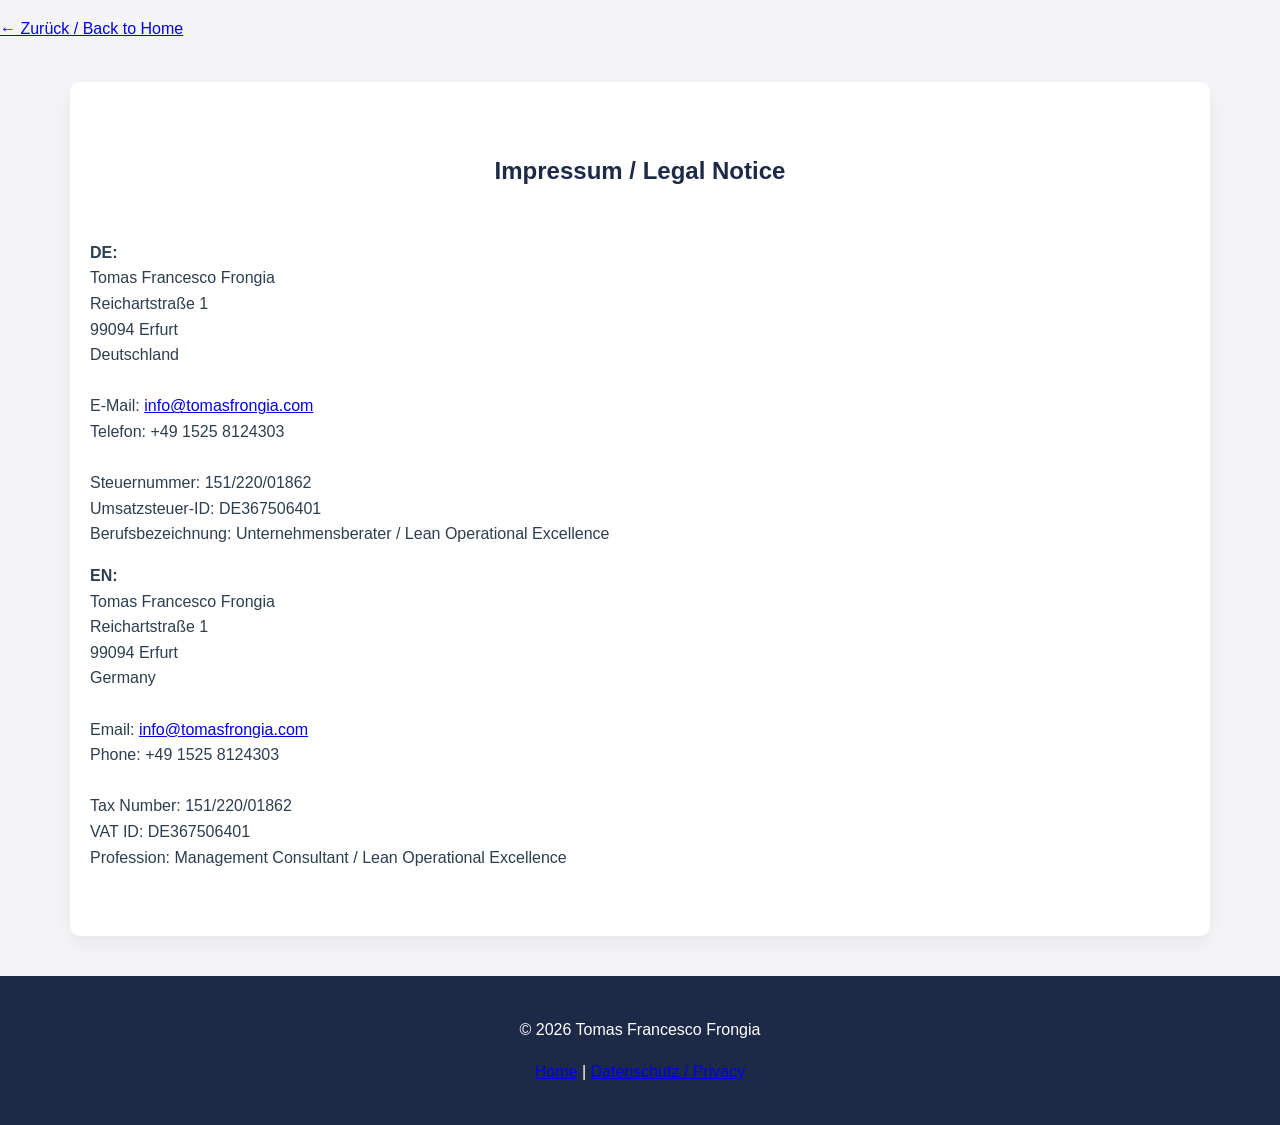
==== impressum.html @ 1aa1c33e "Aggiunto link back to home" ====
<!DOCTYPE html>
<html lang="de">
<head>
  <meta charset="UTF-8">
  <meta name="viewport" content="width=device-width, initial-scale=1.0">
  <title>Impressum | Tomas Francesco Frongia</title>
  <link rel="stylesheet" href="style.css">
</head>

<body>

<p><a href="index.html">← Zurück / Back to Home</a></p>

<section id="impressum">
  <h2>Impressum / Legal Notice</h2>
  
  <p><strong>DE:</strong><br>
  Tomas Francesco Frongia<br>
  Reichartstraße 1<br>
  99094 Erfurt<br>
  Deutschland<br><br>

  E-Mail: <a href="mailto:info@tomasfrongia.com">info@tomasfrongia.com</a><br>
  Telefon: +49 1525 8124303<br><br>
  Steuernummer: 151/220/01862<br>
  Umsatzsteuer-ID: DE367506401<br>

  Berufsbezeichnung: Unternehmensberater / Lean Operational Excellence<br>
  </p>

  <p><strong>EN:</strong><br>
  Tomas Francesco Frongia<br>
  Reichartstraße 1<br>
  99094 Erfurt<br>
  Germany<br><br>

  Email: <a href="mailto:info@tomasfrongia.com">info@tomasfrongia.com</a><br>
  Phone: +49 1525 8124303<br><br>
  Tax Number: 151/220/01862<br> 
  VAT ID: DE367506401<br>

  Profession: Management Consultant / Lean Operational Excellence<br>
  </p>
</section>

<footer>
  <p>© 2026 Tomas Francesco Frongia</p>
  <p>
    <a href="index.html">Home</a> | 
    <a href="privacy.html">Datenschutz / Privacy</a>
  </p>
</footer>

</body>
</html>
---- style.css ----
/* style.css - Stile professionale portfolio */
body {
  margin: 0;
  font-family: 'Roboto', sans-serif;
  color: #2c3e50;
  background: #f4f4f6;
  line-height: 1.6;
}

header {
  background: #1c2a48;
  color: #fff;
  padding: 80px 20px 50px 20px;
  text-align: center;
}

header h1 {
  font-family: 'Montserrat', sans-serif;
  font-size: 48px;
  margin:10px 0 5px 0;
}

header p {
  font-size: 20px;
  max-width: 800px;
  margin:5px auto 20px auto;
}

.btn {
  display:inline-block;
  margin-top:25px;
  padding:14px 28px;
  background:#00a8e8;
  color:white;
  text-decoration:none;
  border-radius:6px;
  font-weight:bold;
  transition:0.3s;
}

.btn:hover {
  background:#007bbf;
}

/* Riquadro rotondo per la foto */
.header-photo {
  width: 160px;
  height: 160px;
  border-radius: 50%;
  border: 4px solid #00a8e8;
  object-fit: cover;
  margin: 0 auto 20px auto;
  display: block;
}

section {
  max-width:1100px;
  margin:40px auto;
  padding:50px 20px;
  background:white;
  border-radius:10px;
  box-shadow:0 8px 20px rgba(0,0,0,0.05);
}

h2 {
  text-align:center;
  margin-bottom:50px;
  font-family: 'Montserrat', sans-serif;
  color:#1c2a48;
}

.grid {
  display:grid;
  grid-template-columns:repeat(auto-fit, minmax(280px, 1fr));
  gap:25px;
}

.card {
  background:#fdfdfd;
  padding:25px;
  border-radius:10px;
  border:1px solid #e0e0e0;
  transition:0.3s;
}

.card:hover {
  transform: translateY(-5px);
  box-shadow:0 10px 25px rgba(0,0,0,0.08);
}

.card img {
  width:100%;
  border-radius:8px;
  margin-bottom:15px;
}

footer {
  background:#1c2a48;
  color:white;
  text-align:center;
  padding:25px;
  margin-top:40px;
}

blockquote {
  font-style:italic;
  color:#555;
  border-left:5px solid #00a8e8;
  padding-left:15px;
  margin:20px 0;
  background:#f0f8ff;
  border-radius:6px;
}

/* Lingue */
.lang-toggle {
  text-align:center;
  margin-bottom:20px;
}

.lang-toggle button {
  margin:0 10px;
  padding:8px 16px;
  border:none;
  border-radius:5px;
  cursor:pointer;
  font-weight:bold;
}

.lang-toggle button.active {
  background:#00a8e8;
  color:white;
}

.lang {
  display:none;
}

.lang.active {
  display:block;
}
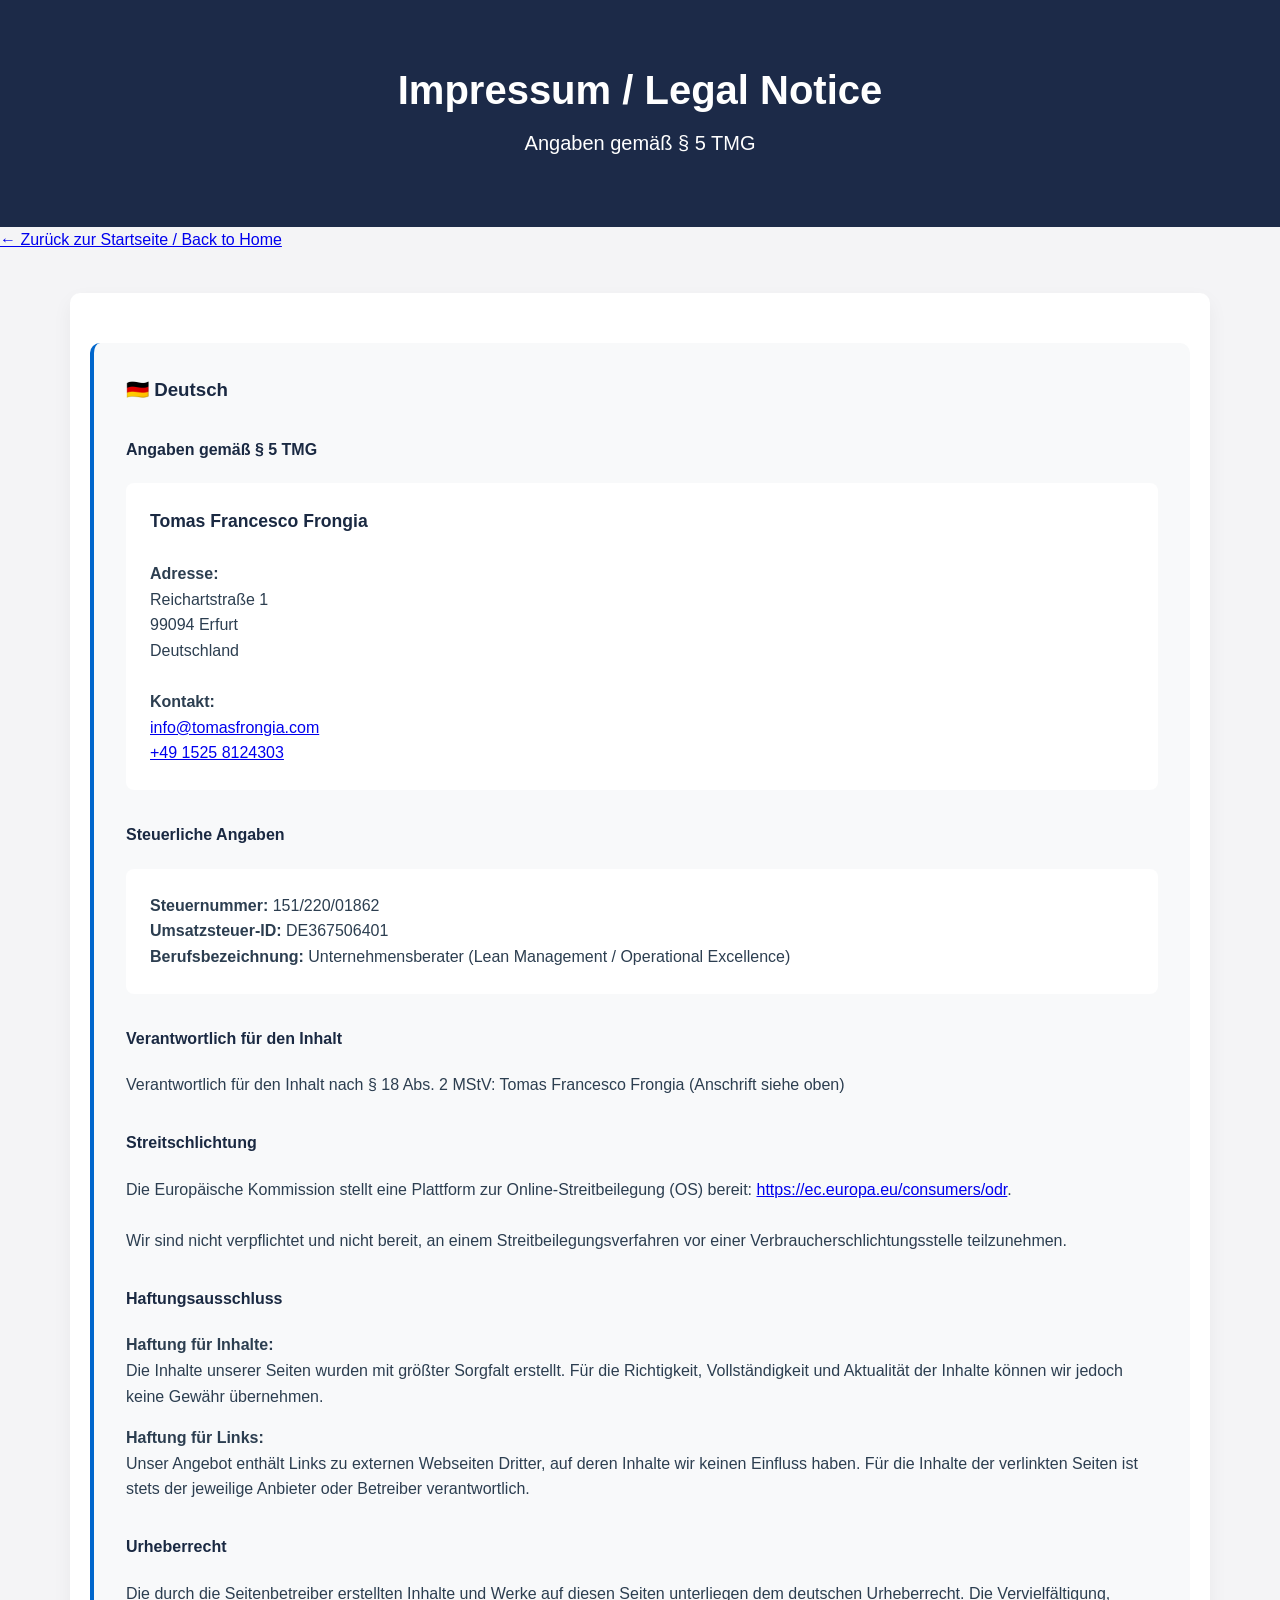
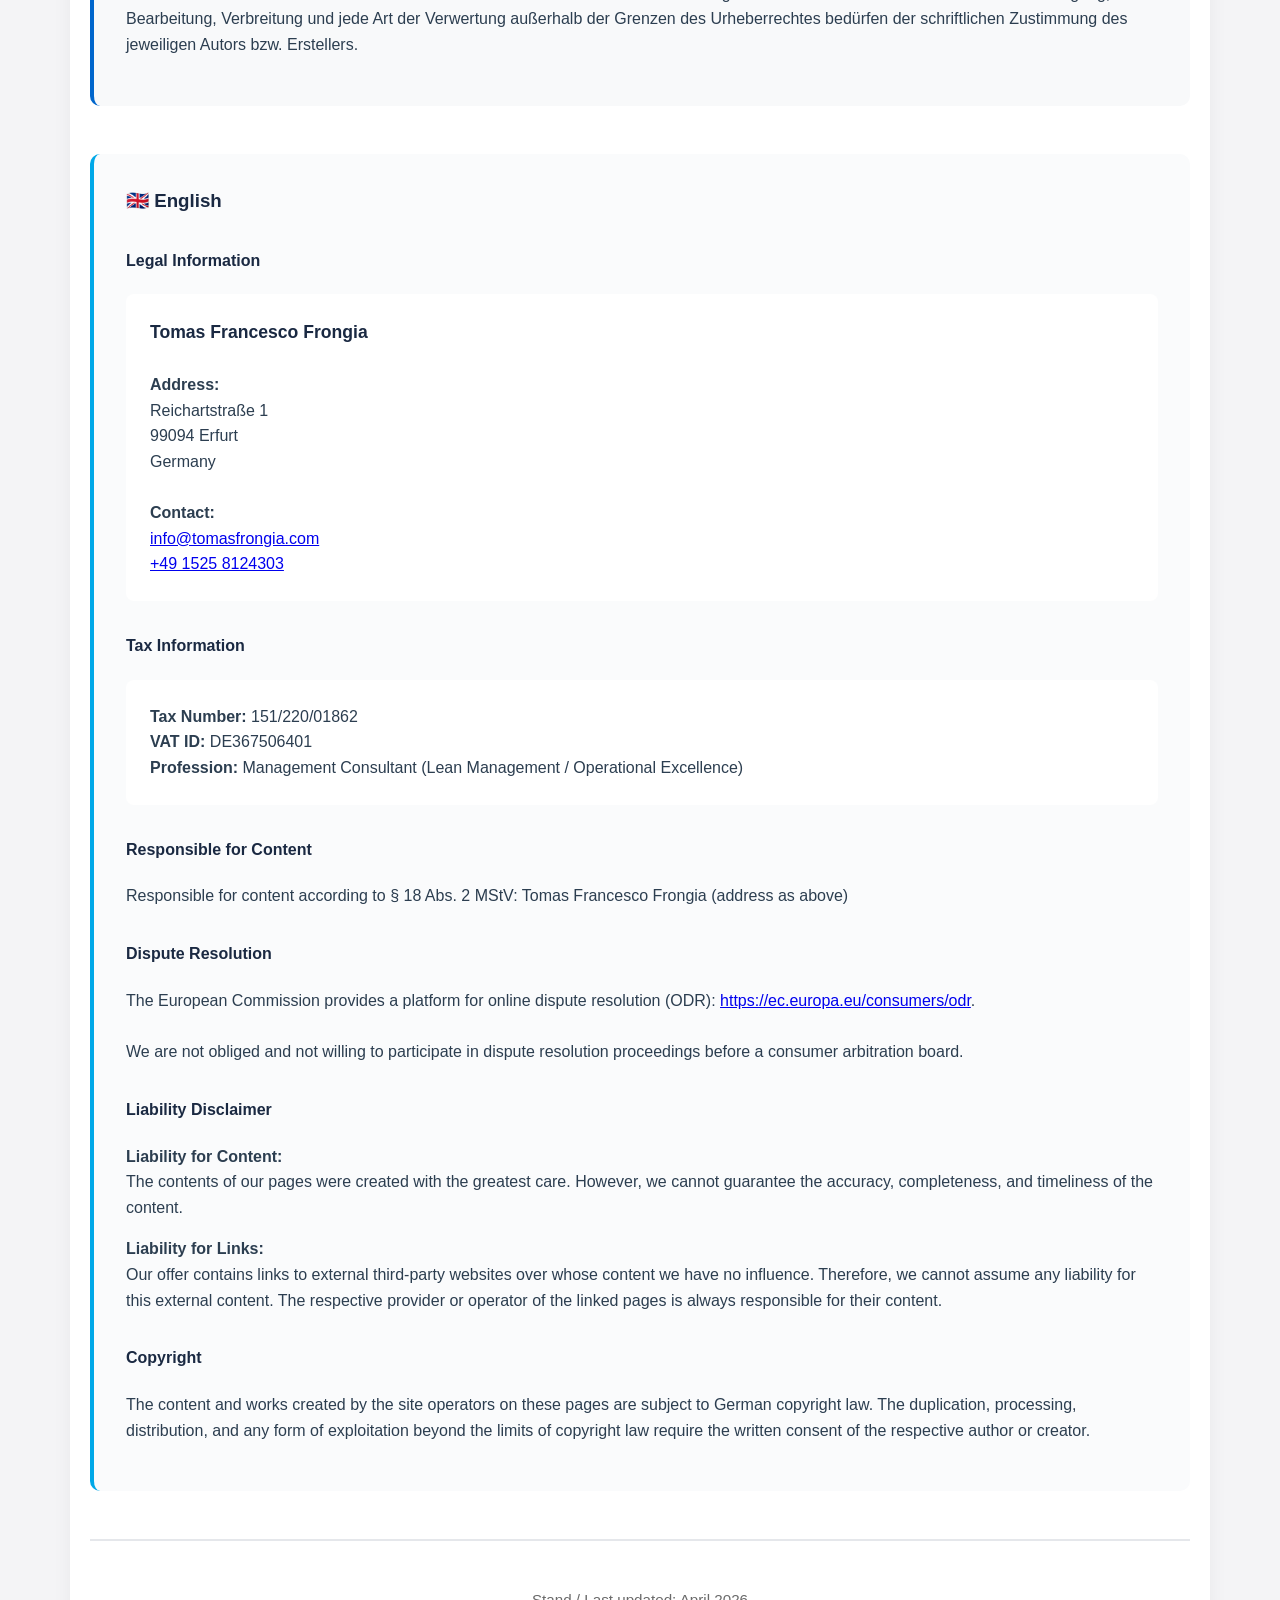
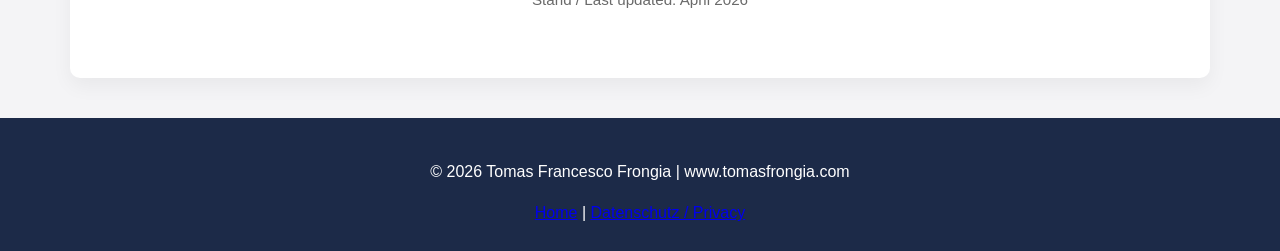
==== commit b0de807e: "Revise impressum.html with updated title and content Updated the title and structured the impressum " ====
--- a/impressum.html
+++ b/impressum.html
@@ -3,53 +3,126 @@
 <head>
   <meta charset="UTF-8">
   <meta name="viewport" content="width=device-width, initial-scale=1.0">
-  <title>Impressum | Tomas Francesco Frongia</title>
+  <title>Impressum / Legal Notice | Tomas Francesco Frongia</title>
   <link rel="stylesheet" href="style.css">
 </head>
-
 <body>
 
-<p><a href="index.html">← Zurück / Back to Home</a></p>
+<header style="padding: 3rem 1.5rem;">
+  <div class="header-content">
+    <h1 style="font-size: 2.5rem;">Impressum / Legal Notice</h1>
+    <p class="subtitle">Angaben gemäß § 5 TMG</p>
+  </div>
+</header>
+
+<a href="index.html" class="back-link">← Zurück zur Startseite / Back to Home</a>
 
 <section id="impressum">
-  <h2>Impressum / Legal Notice</h2>
-  
-  <p><strong>DE:</strong><br>
-  Tomas Francesco Frongia<br>
-  Reichartstraße 1<br>
-  99094 Erfurt<br>
-  Deutschland<br><br>
+  <div class="container">
 
-  E-Mail: <a href="mailto:info@tomasfrongia.com">info@tomasfrongia.com</a><br>
-  Telefon: +49 1525 8124303<br><br>
-  Steuernummer: 151/220/01862<br>
-  Umsatzsteuer-ID: DE367506401<br>
+    <div style="background: #f8f9fa; padding: 2rem; border-radius: 10px; margin-bottom: 3rem; border-left: 4px solid #0066cc;">
+      <h3 style="margin-top: 0; color: #1a2942;">🇩🇪 Deutsch</h3>
 
-  Berufsbezeichnung: Unternehmensberater / Lean Operational Excellence<br>
-  </p>
+      <h4 style="color: #1a2942; margin-top: 2rem;">Angaben gemäß § 5 TMG</h4>
+      <div style="background: white; padding: 1.5rem; border-radius: 8px; margin-top: 1rem;">
+        <strong style="font-size: 1.1rem; color: #1a2942;">Tomas Francesco Frongia</strong><br><br>
+        <strong>Adresse:</strong><br>
+        Reichartstraße 1<br>
+        99094 Erfurt<br>
+        Deutschland<br><br>
+        <strong>Kontakt:</strong><br>
+        <a href="mailto:info@tomasfrongia.com">info@tomasfrongia.com</a><br>
+        <a href="tel:+4915258124303">+49 1525 8124303</a>
+      </div>
 
-  <p><strong>EN:</strong><br>
-  Tomas Francesco Frongia<br>
-  Reichartstraße 1<br>
-  99094 Erfurt<br>
-  Germany<br><br>
+      <h4 style="color: #1a2942; margin-top: 2rem;">Steuerliche Angaben</h4>
+      <div style="background: white; padding: 1.5rem; border-radius: 8px; margin-top: 1rem;">
+        <strong>Steuernummer:</strong> 151/220/01862<br>
+        <strong>Umsatzsteuer-ID:</strong> DE367506401<br>
+        <strong>Berufsbezeichnung:</strong> Unternehmensberater (Lean Management / Operational Excellence)
+      </div>
 
-  Email: <a href="mailto:info@tomasfrongia.com">info@tomasfrongia.com</a><br>
-  Phone: +49 1525 8124303<br><br>
-  Tax Number: 151/220/01862<br> 
-  VAT ID: DE367506401<br>
+      <h4 style="color: #1a2942; margin-top: 2rem;">Verantwortlich für den Inhalt</h4>
+      <p>Verantwortlich für den Inhalt nach § 18 Abs. 2 MStV: Tomas Francesco Frongia (Anschrift siehe oben)</p>
 
-  Profession: Management Consultant / Lean Operational Excellence<br>
-  </p>
+      <h4 style="color: #1a2942; margin-top: 2rem;">Streitschlichtung</h4>
+      <p>
+        Die Europäische Kommission stellt eine Plattform zur Online-Streitbeilegung (OS) bereit:
+        <a href="https://ec.europa.eu/consumers/odr" target="_blank">https://ec.europa.eu/consumers/odr</a>.<br><br>
+        Wir sind nicht verpflichtet und nicht bereit, an einem Streitbeilegungsverfahren vor einer Verbraucherschlichtungsstelle teilzunehmen.
+      </p>
+
+      <h4 style="color: #1a2942; margin-top: 2rem;">Haftungsausschluss</h4>
+      <p><strong>Haftung für Inhalte:</strong><br>
+      Die Inhalte unserer Seiten wurden mit größter Sorgfalt erstellt. Für die Richtigkeit, Vollständigkeit und Aktualität der Inhalte können wir jedoch keine Gewähr übernehmen.</p>
+
+      <p><strong>Haftung für Links:</strong><br>
+      Unser Angebot enthält Links zu externen Webseiten Dritter, auf deren Inhalte wir keinen Einfluss haben. Für die Inhalte der verlinkten Seiten ist stets der jeweilige Anbieter oder Betreiber verantwortlich.</p>
+
+      <h4 style="color: #1a2942; margin-top: 2rem;">Urheberrecht</h4>
+      <p>Die durch die Seitenbetreiber erstellten Inhalte und Werke auf diesen Seiten unterliegen dem deutschen Urheberrecht. Die Vervielfältigung, Bearbeitung, Verbreitung und jede Art der Verwertung außerhalb der Grenzen des Urheberrechtes bedürfen der schriftlichen Zustimmung des jeweiligen Autors bzw. Erstellers.</p>
+    </div>
+
+    <div style="background: #fafbfc; padding: 2rem; border-radius: 10px; border-left: 4px solid #00a8e8;">
+      <h3 style="margin-top: 0; color: #1a2942;">🇬🇧 English</h3>
+
+      <h4 style="color: #1a2942; margin-top: 2rem;">Legal Information</h4>
+      <div style="background: white; padding: 1.5rem; border-radius: 8px; margin-top: 1rem;">
+        <strong style="font-size: 1.1rem; color: #1a2942;">Tomas Francesco Frongia</strong><br><br>
+        <strong>Address:</strong><br>
+        Reichartstraße 1<br>
+        99094 Erfurt<br>
+        Germany<br><br>
+        <strong>Contact:</strong><br>
+        <a href="mailto:info@tomasfrongia.com">info@tomasfrongia.com</a><br>
+        <a href="tel:+4915258124303">+49 1525 8124303</a>
+      </div>
+
+      <h4 style="color: #1a2942; margin-top: 2rem;">Tax Information</h4>
+      <div style="background: white; padding: 1.5rem; border-radius: 8px; margin-top: 1rem;">
+        <strong>Tax Number:</strong> 151/220/01862<br>
+        <strong>VAT ID:</strong> DE367506401<br>
+        <strong>Profession:</strong> Management Consultant (Lean Management / Operational Excellence)
+      </div>
+
+      <h4 style="color: #1a2942; margin-top: 2rem;">Responsible for Content</h4>
+      <p>Responsible for content according to § 18 Abs. 2 MStV: Tomas Francesco Frongia (address as above)</p>
+
+      <h4 style="color: #1a2942; margin-top: 2rem;">Dispute Resolution</h4>
+      <p>
+        The European Commission provides a platform for online dispute resolution (ODR):
+        <a href="https://ec.europa.eu/consumers/odr" target="_blank">https://ec.europa.eu/consumers/odr</a>.<br><br>
+        We are not obliged and not willing to participate in dispute resolution proceedings before a consumer arbitration board.
+      </p>
+
+      <h4 style="color: #1a2942; margin-top: 2rem;">Liability Disclaimer</h4>
+      <p><strong>Liability for Content:</strong><br>
+      The contents of our pages were created with the greatest care. However, we cannot guarantee the accuracy, completeness, and timeliness of the content.</p>
+
+      <p><strong>Liability for Links:</strong><br>
+      Our offer contains links to external third-party websites over whose content we have no influence. Therefore, we cannot assume any liability for this external content. The respective provider or operator of the linked pages is always responsible for their content.</p>
+
+      <h4 style="color: #1a2942; margin-top: 2rem;">Copyright</h4>
+      <p>The content and works created by the site operators on these pages are subject to German copyright law. The duplication, processing, distribution, and any form of exploitation beyond the limits of copyright law require the written consent of the respective author or creator.</p>
+    </div>
+
+    <div style="text-align: center; margin-top: 3rem; padding-top: 2rem; border-top: 2px solid #e5e7eb;">
+      <p style="color: #6a6a6a; font-size: 0.95rem;">Stand / Last updated: April 2026</p>
+    </div>
+
+  </div>
 </section>
 
 <footer>
-  <p>© 2026 Tomas Francesco Frongia</p>
-  <p>
-    <a href="index.html">Home</a> | 
-    <a href="privacy.html">Datenschutz / Privacy</a>
-  </p>
+  <div class="footer-content">
+    <p class="footer-copyright">© 2026 Tomas Francesco Frongia | www.tomasfrongia.com</p>
+    <nav class="footer-nav">
+      <a href="index.html">Home</a>
+      <span class="separator">|</span>
+      <a href="privacy.html">Datenschutz / Privacy</a>
+    </nav>
+  </div>
 </footer>
 
 </body>
-</html>+</html>
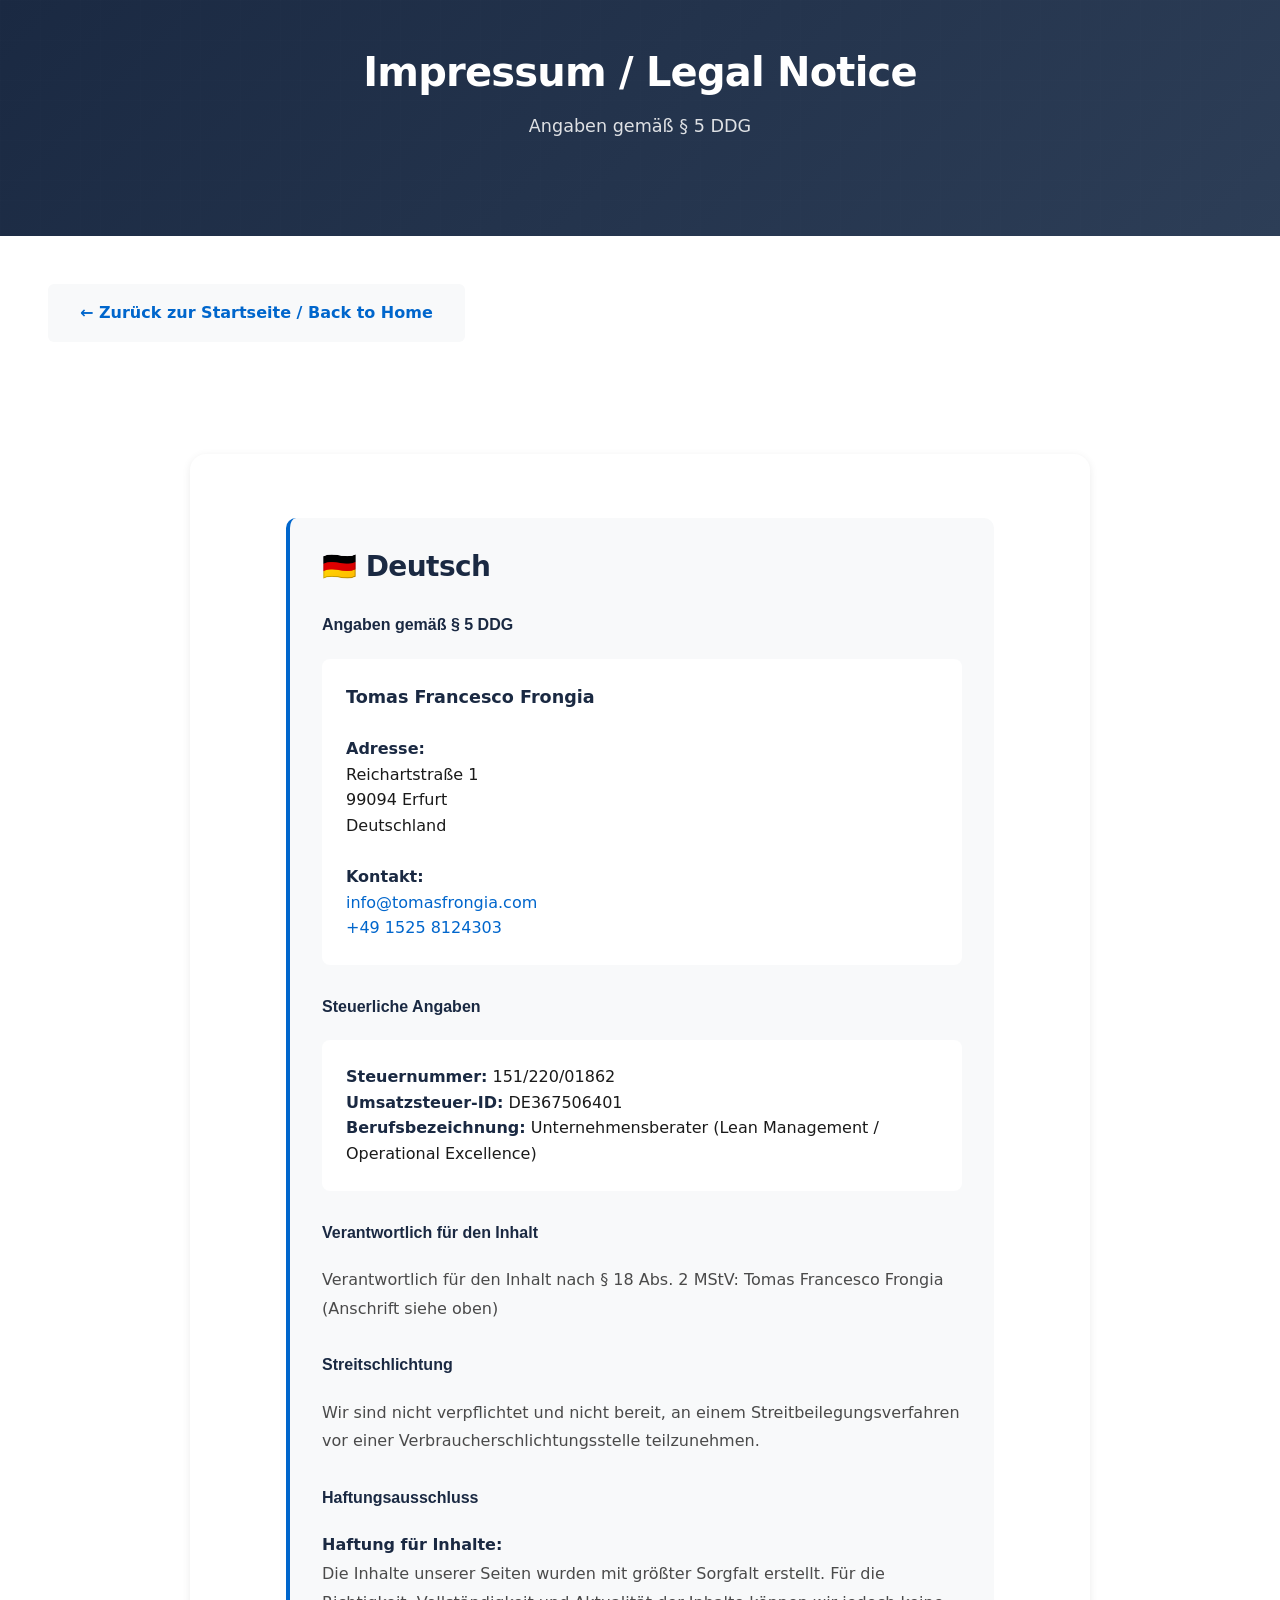
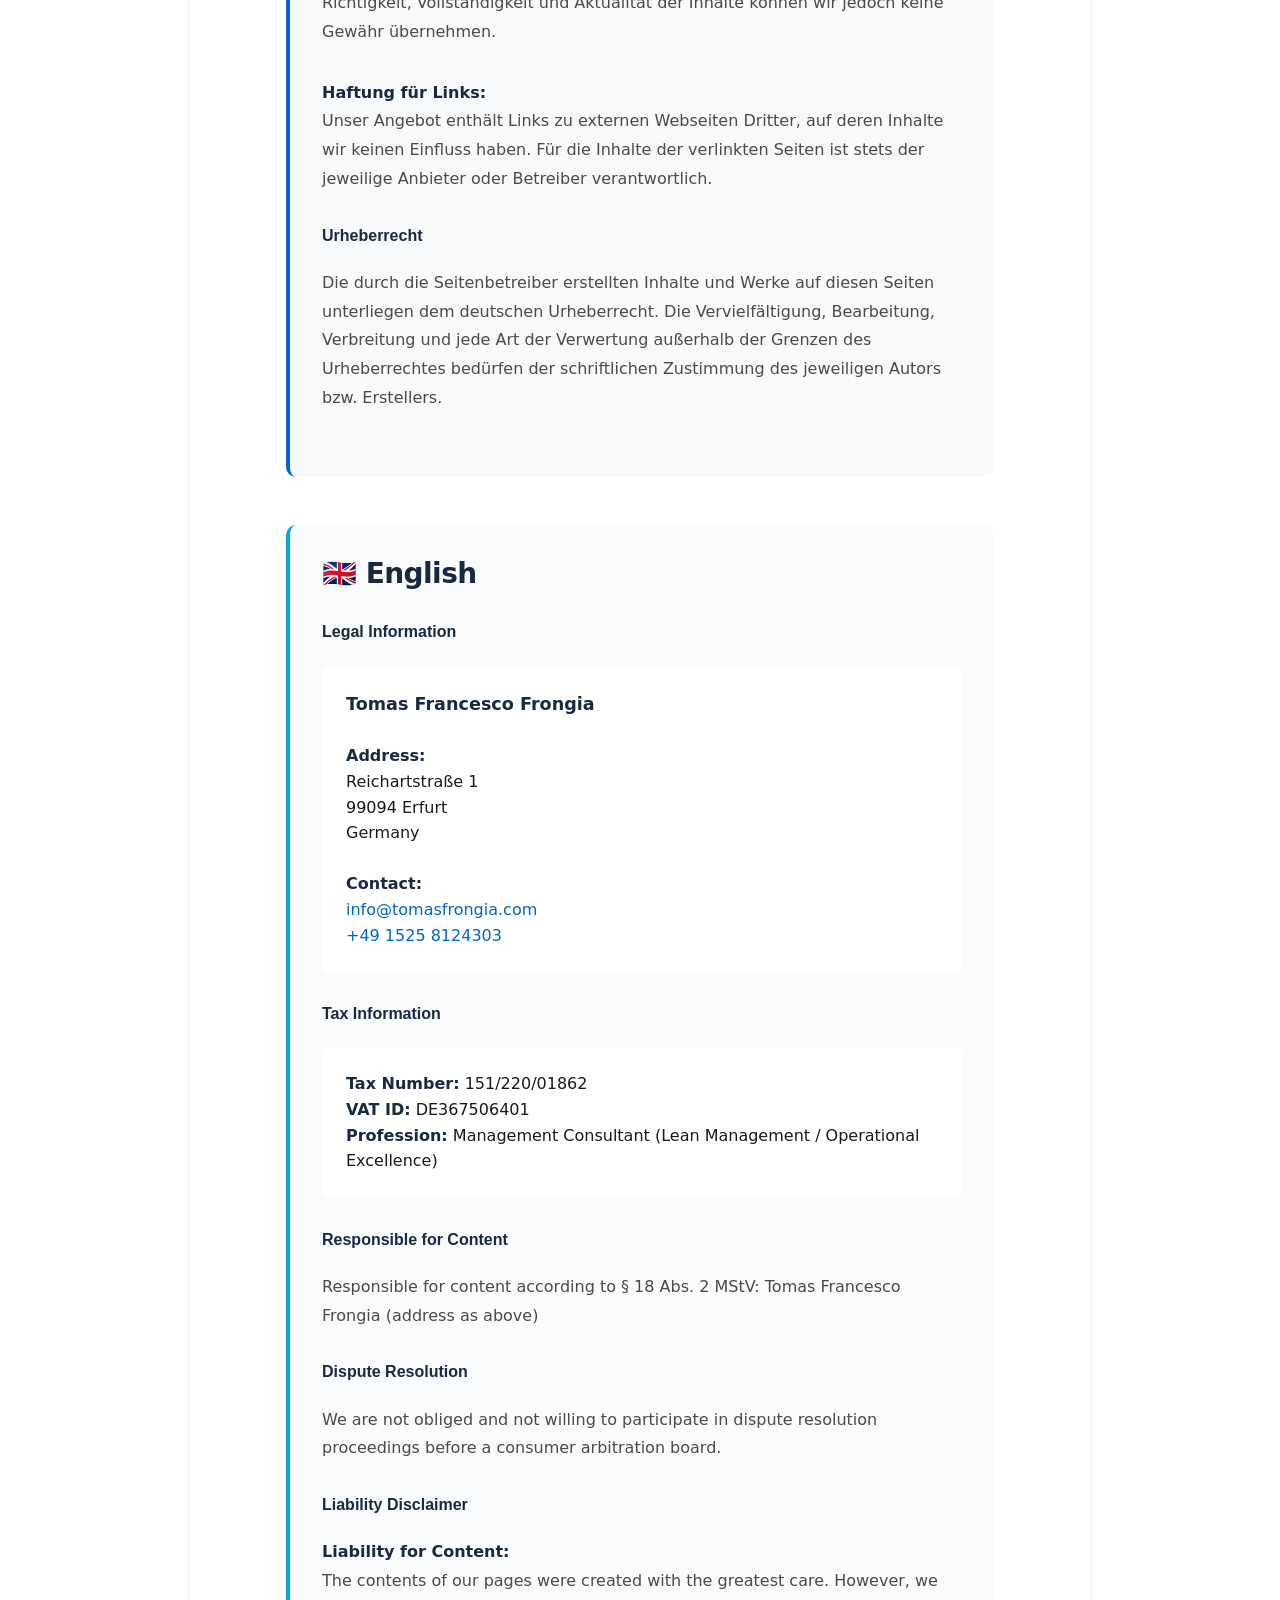
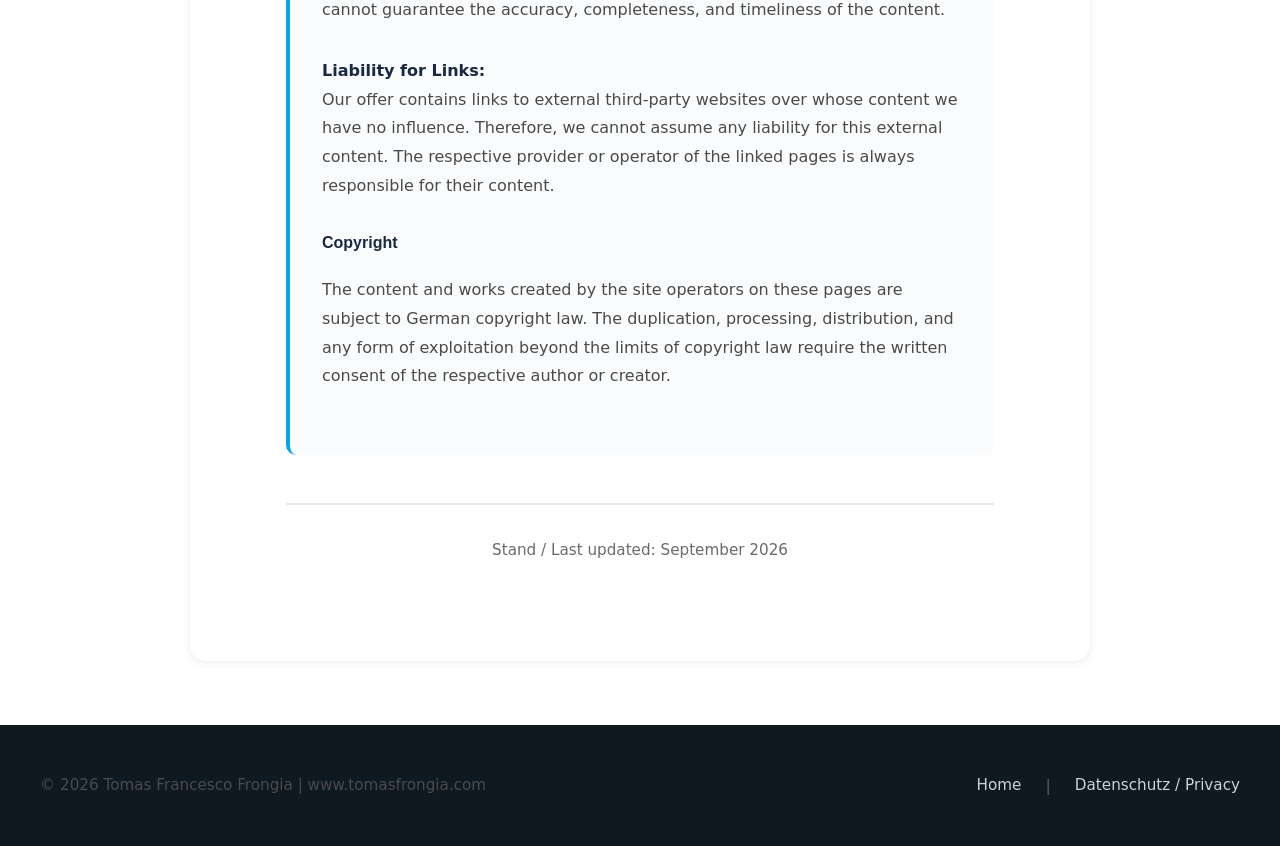
==== commit ea89a06f: "Update legal references and last updated date" ====
--- a/impressum.html
+++ b/impressum.html
@@ -11,7 +11,7 @@
 <header style="padding: 3rem 1.5rem;">
   <div class="header-content">
     <h1 style="font-size: 2.5rem;">Impressum / Legal Notice</h1>
-    <p class="subtitle">Angaben gemäß § 5 TMG</p>
+    <p class="subtitle">Angaben gemäß § 5 DDG</p>
   </div>
 </header>
 
@@ -23,7 +23,7 @@
     <div style="background: #f8f9fa; padding: 2rem; border-radius: 10px; margin-bottom: 3rem; border-left: 4px solid #0066cc;">
       <h3 style="margin-top: 0; color: #1a2942;">🇩🇪 Deutsch</h3>
 
-      <h4 style="color: #1a2942; margin-top: 2rem;">Angaben gemäß § 5 TMG</h4>
+      <h4 style="color: #1a2942; margin-top: 2rem;">Angaben gemäß § 5 DDG</h4>
       <div style="background: white; padding: 1.5rem; border-radius: 8px; margin-top: 1rem;">
         <strong style="font-size: 1.1rem; color: #1a2942;">Tomas Francesco Frongia</strong><br><br>
         <strong>Adresse:</strong><br>
@@ -47,8 +47,6 @@
 
       <h4 style="color: #1a2942; margin-top: 2rem;">Streitschlichtung</h4>
       <p>
-        Die Europäische Kommission stellt eine Plattform zur Online-Streitbeilegung (OS) bereit:
-        <a href="https://ec.europa.eu/consumers/odr" target="_blank">https://ec.europa.eu/consumers/odr</a>.<br><br>
         Wir sind nicht verpflichtet und nicht bereit, an einem Streitbeilegungsverfahren vor einer Verbraucherschlichtungsstelle teilzunehmen.
       </p>
 
@@ -90,8 +88,6 @@
 
       <h4 style="color: #1a2942; margin-top: 2rem;">Dispute Resolution</h4>
       <p>
-        The European Commission provides a platform for online dispute resolution (ODR):
-        <a href="https://ec.europa.eu/consumers/odr" target="_blank">https://ec.europa.eu/consumers/odr</a>.<br><br>
         We are not obliged and not willing to participate in dispute resolution proceedings before a consumer arbitration board.
       </p>
 
@@ -107,7 +103,7 @@
     </div>
 
     <div style="text-align: center; margin-top: 3rem; padding-top: 2rem; border-top: 2px solid #e5e7eb;">
-      <p style="color: #6a6a6a; font-size: 0.95rem;">Stand / Last updated: April 2026</p>
+      <p style="color: #6a6a6a; font-size: 0.95rem;">Stand / Last updated: September 2026</p>
     </div>
 
   </div>
--- a/style.css
+++ b/style.css
@@ -1,141 +1,938 @@
-/* style.css - Stile professionale portfolio */
+/* ===================================
+   TOMAS FRONGIA - PROFESSIONAL PORTFOLIO
+   Modern, Clean, Professional Design
+   =================================== */
+
+/* === CSS RESET & BASE === */
+* {
+  margin: 0;
+  padding: 0;
+  box-sizing: border-box;
+}
+
+:root {
+  /* Color Palette */
+  --primary-color: #0066cc;
+  --primary-dark: #004999;
+  --primary-light: #3385db;
+  --secondary-color: #1a2942;
+  --secondary-light: #2d3e57;
+  --accent-color: #00a8e8;
+  --text-dark: #1a1a1a;
+  --text-medium: #4a4a4a;
+  --text-light: #6a6a6a;
+  --bg-white: #ffffff;
+  --bg-light: #f8f9fa;
+  --bg-lighter: #fafbfc;
+  --border-color: #e5e7eb;
+  --shadow-sm: 0 2px 8px rgba(0, 0, 0, 0.08);
+  --shadow-md: 0 4px 16px rgba(0, 0, 0, 0.1);
+  --shadow-lg: 0 8px 24px rgba(0, 0, 0, 0.12);
+  
+  /* Typography */
+  --font-primary: 'Inter', -apple-system, BlinkMacSystemFont, 'Segoe UI', sans-serif;
+  --font-heading: 'Poppins', sans-serif;
+  
+  /* Spacing */
+  --spacing-xs: 0.5rem;
+  --spacing-sm: 1rem;
+  --spacing-md: 1.5rem;
+  --spacing-lg: 2rem;
+  --spacing-xl: 3rem;
+  --spacing-2xl: 4rem;
+  --spacing-3xl: 6rem;
+  
+  /* Border Radius */
+  --radius-sm: 6px;
+  --radius-md: 10px;
+  --radius-lg: 16px;
+  --radius-full: 9999px;
+  
+  /* Transitions */
+  --transition-fast: 0.2s ease;
+  --transition-base: 0.3s ease;
+  --transition-slow: 0.4s ease;
+}
+
+/* === TYPOGRAPHY === */
 body {
+  font-family: var(--font-primary);
+  color: var(--text-dark);
+  background: var(--bg-white);
+  line-height: 1.7;
+  font-size: 16px;
+  -webkit-font-smoothing: antialiased;
+  -moz-osx-font-smoothing: grayscale;
+}
+
+h1, h2, h3, h4, h5, h6 {
+  font-family: var(--font-heading);
+  font-weight: 700;
+  line-height: 1.2;
+  color: var(--text-dark);
+  margin-bottom: var(--spacing-md);
+}
+
+h1 {
+  font-size: clamp(2rem, 5vw, 3.5rem);
+}
+
+h2 {
+  font-size: clamp(1.75rem, 4vw, 2.5rem);
+}
+
+h3 {
+  font-size: clamp(1.25rem, 3vw, 1.75rem);
+}
+
+p {
+  margin-bottom: var(--spacing-md);
+  color: var(--text-medium);
+}
+
+a {
+  color: var(--primary-color);
+  text-decoration: none;
+  transition: color var(--transition-fast);
+}
+
+a:hover {
+  color: var(--primary-dark);
+}
+
+/* === LAYOUT === */
+.container {
+  max-width: 1200px;
+  margin: 0 auto;
+  padding: 0 var(--spacing-lg);
+}
+
+section {
+  padding: var(--spacing-3xl) 0;
+}
+
+/* === HEADER === */
+header {
+  background: linear-gradient(135deg, var(--secondary-color) 0%, var(--secondary-light) 100%);
+  color: var(--bg-white);
+  padding: var(--spacing-3xl) var(--spacing-lg);
+  text-align: center;
+  position: relative;
+  overflow: hidden;
+}
+
+header::before {
+  content: '';
+  position: absolute;
+  top: 0;
+  left: 0;
+  right: 0;
+  bottom: 0;
+  background: url('data:image/svg+xml,<svg width="100" height="100" xmlns="http://www.w3.org/2000/svg"><defs><pattern id="grid" width="40" height="40" patternUnits="userSpaceOnUse"><path d="M 40 0 L 0 0 0 40" fill="none" stroke="rgba(255,255,255,0.03)" stroke-width="1"/></pattern></defs><rect width="100" height="100" fill="url(%23grid)"/></svg>');
+  opacity: 0.4;
+}
+
+.header-content {
+  position: relative;
+  z-index: 1;
+  max-width: 900px;
+  margin: 0 auto;
+}
+
+.header-photo {
+  width: 180px;
+  height: 180px;
+  border-radius: 50%;
+  border: 6px solid rgba(255, 255, 255, 0.2);
+  object-fit: cover;
+  margin: 0 auto var(--spacing-lg) auto;
+  display: block;
+  box-shadow: 0 8px 32px rgba(0, 0, 0, 0.2);
+  transition: transform var(--transition-base);
+}
+
+.header-photo:hover {
+  transform: scale(1.05);
+}
+
+header h1 {
+  color: var(--bg-white);
+  margin-bottom: var(--spacing-sm);
+  font-weight: 700;
+  letter-spacing: -0.02em;
+}
+
+.tagline {
+  font-size: clamp(1.1rem, 2.5vw, 1.4rem);
+  font-weight: 600;
+  color: var(--accent-color);
+  margin-bottom: var(--spacing-xs);
+}
+
+.subtitle {
+  font-size: clamp(0.95rem, 2vw, 1.1rem);
+  color: rgba(255, 255, 255, 0.85);
+  margin-bottom: var(--spacing-xl);
+}
+
+/* === BUTTONS === */
+.btn {
+  display: inline-block;
+  padding: 14px 32px;
+  border-radius: var(--radius-sm);
+  font-weight: 600;
+  font-size: 1rem;
+  text-align: center;
+  cursor: pointer;
+  transition: all var(--transition-base);
+  border: 2px solid transparent;
+  text-decoration: none;
+}
+
+.btn-primary {
+  background: var(--accent-color);
+  color: var(--bg-white);
+}
+
+.btn-primary:hover {
+  background: var(--primary-color);
+  transform: translateY(-2px);
+  box-shadow: 0 8px 20px rgba(0, 102, 204, 0.3);
+}
+
+.btn-large {
+  padding: 18px 48px;
+  font-size: 1.1rem;
+}
+
+/* === LANGUAGE TOGGLE === */
+.lang-toggle {
+  text-align: center;
+  padding: var(--spacing-lg) 0;
+  background: var(--bg-lighter);
+  border-bottom: 1px solid var(--border-color);
+  position: sticky;
+  top: 0;
+  z-index: 100;
+  backdrop-filter: blur(10px);
+  background: rgba(255, 255, 255, 0.95);
+}
+
+.lang-btn {
+  padding: 10px 24px;
+  margin: 0 6px;
+  border: 2px solid var(--border-color);
+  border-radius: var(--radius-full);
+  background: var(--bg-white);
+  color: var(--text-medium);
+  font-weight: 600;
+  font-size: 0.95rem;
+  cursor: pointer;
+  transition: all var(--transition-fast);
+  font-family: var(--font-primary);
+}
+
+.lang-btn:hover {
+  border-color: var(--primary-color);
+  color: var(--primary-color);
+}
+
+.lang-btn.active {
+  background: var(--primary-color);
+  border-color: var(--primary-color);
+  color: var(--bg-white);
+}
+
+/* === LANGUAGE SECTIONS === */
+.lang {
+  display: none;
+}
+
+.lang.active {
+  display: block;
+  animation: fadeIn 0.4s ease;
+}
+
+@keyframes fadeIn {
+  from {
+    opacity: 0;
+    transform: translateY(10px);
+  }
+  to {
+    opacity: 1;
+    transform: translateY(0);
+  }
+}
+
+/* === SECTION HEADERS === */
+.section-header {
+  text-align: center;
+  margin-bottom: var(--spacing-2xl);
+}
+
+.section-label {
+  display: inline-block;
+  padding: 6px 16px;
+  background: var(--bg-light);
+  color: var(--primary-color);
+  font-size: 0.85rem;
+  font-weight: 700;
+  text-transform: uppercase;
+  letter-spacing: 0.1em;
+  border-radius: var(--radius-full);
+  margin-bottom: var(--spacing-md);
+}
+
+.section-header h2 {
+  color: var(--secondary-color);
+  margin-bottom: var(--spacing-sm);
+}
+
+/* === ABOUT SECTION === */
+.about-section {
+  background: var(--bg-white);
+}
+
+.lead-text {
+  font-size: clamp(1.1rem, 2.5vw, 1.35rem);
+  line-height: 1.7;
+  color: var(--text-dark);
+  font-weight: 500;
+  max-width: 900px;
+  margin: 0 auto var(--spacing-lg) auto;
+  text-align: center;
+}
+
+.about-section p {
+  max-width: 800px;
+  margin-left: auto;
+  margin-right: auto;
+  text-align: center;
+  font-size: 1.05rem;
+}
+
+/* === CHALLENGES SECTION === */
+.challenges-section {
+  background: var(--bg-lighter);
+}
+
+.challenges-grid {
+  display: grid;
+  grid-template-columns: repeat(4, 1fr);
+  gap: var(--spacing-lg);
+  max-width: 1200px;
+  margin: 0 auto;
+}
+
+.challenge-card {
+  background: var(--bg-white);
+  padding: var(--spacing-xl);
+  border-radius: var(--radius-md);
+  border: 1px solid var(--border-color);
+  text-align: center;
+  transition: all var(--transition-base);
+}
+
+.challenge-card:hover {
+  transform: translateY(-4px);
+  box-shadow: var(--shadow-md);
+  border-color: var(--primary-light);
+}
+
+.challenge-icon {
+  font-size: 3rem;
+  margin-bottom: var(--spacing-md);
+  filter: grayscale(0.2);
+}
+
+.challenge-card h3 {
+  font-size: 1.25rem;
+  margin-bottom: var(--spacing-sm);
+  color: var(--secondary-color);
+}
+
+.challenge-card p {
+  color: var(--text-light);
+  font-size: 0.95rem;
+  margin-bottom: 0;
+}
+
+/* === APPROACH SECTION === */
+.approach-section {
+  background: var(--bg-white);
+}
+
+.approach-content {
+  display: grid;
+  grid-template-columns: 1fr 1fr;
+  gap: var(--spacing-2xl);
+  align-items: center;
+  max-width: 1100px;
+  margin: 0 auto;
+}
+
+.approach-text h3 {
+  color: var(--secondary-color);
+  margin-bottom: var(--spacing-md);
+}
+
+.approach-text p {
+  margin-bottom: var(--spacing-lg);
+}
+
+.method-list {
+  list-style: none;
+  padding: 0;
+}
+
+.method-list li {
+  padding: var(--spacing-sm) 0;
+  padding-left: var(--spacing-lg);
+  position: relative;
+  color: var(--text-medium);
+  line-height: 1.6;
+}
+
+.method-list li::before {
+  content: '✓';
+  position: absolute;
+  left: 0;
+  color: var(--accent-color);
+  font-weight: bold;
+  font-size: 1.2rem;
+}
+
+.method-list strong {
+  color: var(--text-dark);
+}
+
+.approach-stats {
+  display: flex;
+  flex-direction: column;
+  gap: var(--spacing-md);
+}
+
+.stat-card {
+  background: linear-gradient(135deg, var(--primary-color) 0%, var(--primary-dark) 100%);
+  padding: var(--spacing-xl);
+  border-radius: var(--radius-md);
+  text-align: center;
+  color: var(--bg-white);
+  box-shadow: var(--shadow-md);
+  transition: transform var(--transition-base);
+}
+
+.stat-card:hover {
+  transform: scale(1.03);
+}
+
+.stat-number {
+  font-size: clamp(2.5rem, 5vw, 3.5rem);
+  font-weight: 700;
+  font-family: var(--font-heading);
+  margin-bottom: var(--spacing-xs);
+  line-height: 1;
+}
+
+.stat-label {
+  font-size: 0.95rem;
+  font-weight: 500;
+  opacity: 0.95;
+  text-transform: uppercase;
+  letter-spacing: 0.05em;
+}
+
+/* === FOCUS SECTION === */
+.focus-section {
+  background: var(--bg-lighter);
+}
+
+.grid {
+  display: grid;
+  grid-template-columns: repeat(4, 1fr);
+  gap: var(--spacing-xl);
+  max-width: 1200px;
+  margin: 0 auto;
+}
+
+.card {
+  background: var(--bg-white);
+  border-radius: var(--radius-lg);
+  overflow: hidden;
+  border: 1px solid var(--border-color);
+  transition: all var(--transition-base);
+  display: flex;
+  flex-direction: column;
+}
+
+.card:hover {
+  transform: translateY(-6px);
+  box-shadow: var(--shadow-lg);
+  border-color: var(--primary-light);
+}
+
+.card-image {
+  width: 100%;
+  height: 220px;
+  overflow: hidden;
+  background: var(--bg-light);
+}
+
+.card-image img {
+  width: 100%;
+  height: 100%;
+  object-fit: cover;
+  transition: transform var(--transition-slow);
+}
+
+.card:hover .card-image img {
+  transform: scale(1.08);
+}
+
+.card-content {
+  padding: var(--spacing-xl);
+  flex: 1;
+  display: flex;
+  flex-direction: column;
+}
+
+.card-content h3 {
+  font-size: 1.3rem;
+  margin-bottom: var(--spacing-md);
+  color: var(--secondary-color);
+}
+
+.card-content p {
+  color: var(--text-medium);
+  font-size: 0.95rem;
+  line-height: 1.6;
+  margin-bottom: 0;
+  flex: 1;
+}
+
+/* === TESTIMONIALS SECTION === */
+.testimonials-section {
+  background: var(--bg-white);
+}
+
+.testimonials-grid {
+  display: grid;
+  grid-template-columns: repeat(auto-fit, minmax(320px, 1fr));
+  gap: var(--spacing-xl);
+  max-width: 1000px;
+  margin: 0 auto;
+}
+
+.testimonial {
+  background: var(--bg-lighter);
+  padding: var(--spacing-xl);
+  border-radius: var(--radius-lg);
+  border-left: 4px solid var(--accent-color);
+  box-shadow: var(--shadow-sm);
+  transition: all var(--transition-base);
+}
+
+.testimonial:hover {
+  box-shadow: var(--shadow-md);
+  transform: translateY(-2px);
+}
+
+.testimonial-text {
+  font-size: 1.05rem;
+  font-style: italic;
+  color: var(--text-dark);
+  line-height: 1.7;
+  margin-bottom: var(--spacing-lg);
+  position: relative;
+}
+
+
+.testimonial-text {
+  position: relative;
+  padding-top: 55px; /* spazio tra virgolette e testo */
+}
+
+.testimonial-text::before {
+  content: '"';
+  font-size: 3rem;
+  color: var(--accent-color);
+  opacity: 0.2;
+  position: absolute;
+  top: -10px; /* alza la virgoletta */
+  left: 0;
+  font-family: Georgia, serif;
+}
+
+
+.testimonial-author {
+  display: flex;
+  flex-direction: column;
+  gap: 4px;
+  border-top: 2px solid var(--border-color);
+  padding-top: var(--spacing-md);
+}
+
+.testimonial-author strong {
+  color: var(--secondary-color);
+  font-size: 1rem;
+  font-weight: 700;
+}
+
+.testimonial-author span {
+  color: var(--text-light);
+  font-size: 0.9rem;
+}
+
+/* === CONTACT SECTION === */
+.contact-section {
+  background: linear-gradient(135deg, var(--secondary-color) 0%, var(--secondary-light) 100%);
+  color: var(--bg-white);
+  text-align: center;
+}
+
+.contact-section .section-label {
+  background: rgba(255, 255, 255, 0.15);
+  color: var(--bg-white);
+}
+
+.contact-section h2 {
+  color: var(--bg-white);
+}
+
+.contact-intro {
+  font-size: 1.15rem;
+  color: rgba(255, 255, 255, 0.9);
+  margin-bottom: var(--spacing-xl);
+}
+
+.contact-info {
+  display: flex;
+  flex-wrap: wrap;
+  justify-content: center;
+  gap: var(--spacing-xl);
+  margin: var(--spacing-xl) 0 var(--spacing-2xl) 0;
+}
+
+.contact-item {
+  display: flex;
+  align-items: center;
+  gap: var(--spacing-sm);
+  font-size: 1.05rem;
+  color: var(--bg-white);
+}
+
+.contact-icon {
+  font-size: 1.5rem;
+}
+
+.contact-item a {
+  color: var(--bg-white);
+  font-weight: 500;
+  border-bottom: 2px solid transparent;
+  transition: border-color var(--transition-fast);
+}
+
+.contact-item a:hover {
+  border-bottom-color: var(--accent-color);
+}
+
+/* === FOOTER === */
+footer {
+  background: #0f1922;
+  color: rgba(255, 255, 255, 0.8);
+  padding: var(--spacing-xl) var(--spacing-lg);
+}
+
+.footer-content {
+  max-width: 1200px;
+  margin: 0 auto;
+  display: flex;
+  justify-content: space-between;
+  align-items: center;
+  flex-wrap: wrap;
+  gap: var(--spacing-md);
+}
+
+.footer-copyright {
+  font-size: 0.95rem;
   margin: 0;
-  font-family: 'Roboto', sans-serif;
-  color: #2c3e50;
-  background: #f4f4f6;
+}
+
+.footer-nav {
+  display: flex;
+  align-items: center;
+  gap: var(--spacing-md);
+}
+
+.footer-nav a {
+  color: rgba(255, 255, 255, 0.8);
+  font-size: 0.95rem;
+  transition: color var(--transition-fast);
+}
+
+.footer-nav a:hover {
+  color: var(--accent-color);
+}
+
+.separator {
+  color: rgba(255, 255, 255, 0.3);
+}
+
+/* === LEGAL PAGES STYLES === */
+body {
+  font-family: system-ui, -apple-system, BlinkMacSystemFont, "Segoe UI", Roboto, Arial, sans-serif;
   line-height: 1.6;
 }
 
-header {
-  background: #1c2a48;
-  color: #fff;
-  padding: 80px 20px 50px 20px;
+h1, h2, h3 {
+  font-family: system-ui, -apple-system, BlinkMacSystemFont, "Segoe UI", Roboto, Arial, sans-serif;
+  font-weight: 700;
+  letter-spacing: -0.02em;
+}
+
+
+
+
+
+#privacy,
+#impressum {
+  max-width: 900px;
+  margin: var(--spacing-2xl) auto;
+  padding: var(--spacing-2xl);
+  background: var(--bg-white);
+  border-radius: var(--radius-lg);
+  box-shadow: var(--shadow-sm);
+}
+
+#privacy h2,
+#impressum h2 {
+  color: var(--secondary-color);
+  border-bottom: 3px solid var(--accent-color);
+  padding-bottom: var(--spacing-md);
+  margin-bottom: var(--spacing-xl);
+}
+
+#privacy p,
+#impressum p {
+  margin-bottom: var(--spacing-lg);
+  line-height: 1.8;
+}
+
+#privacy strong,
+#impressum strong {
+  color: var(--secondary-color);
+  font-weight: 600;
+}
+
+.back-link {
+  display: inline-block;
+  margin: var(--spacing-xl);
+  padding: var(--spacing-sm) var(--spacing-lg);
+  background: var(--bg-light);
+  border-radius: var(--radius-sm);
+  color: var(--primary-color);
+  font-weight: 600;
+  transition: all var(--transition-fast);
+}
+
+.back-link:hover {
+  background: var(--primary-color);
+  color: var(--bg-white);
+  transform: translateX(-4px);
+}
+
+/* === RESPONSIVE === */
+@media (max-width: 992px) {
+  :root {
+    --spacing-xl: 2.5rem;
+    --spacing-2xl: 3rem;
+    --spacing-3xl: 4rem;
+  }
+  
+  .approach-content {
+    grid-template-columns: 1fr;
+    gap: var(--spacing-xl);
+  }
+  
+  .approach-stats {
+    flex-direction: row;
+  }
+  
+  .challenges-grid {
+    grid-template-columns: repeat(2, 1fr);
+  }
+  
+  .grid {
+    grid-template-columns: repeat(2, 1fr);
+  }
+}
+
+@media (max-width: 768px) {
+  :root {
+    --spacing-xl: 2rem;
+    --spacing-2xl: 2.5rem;
+    --spacing-3xl: 3rem;
+  }
+  
+  .header-photo {
+    width: 140px;
+    height: 140px;
+  }
+  
+  .challenges-grid {
+    grid-template-columns: 1fr;
+  }
+  
+  .grid {
+    grid-template-columns: 1fr;
+  }
+  
+  .testimonials-grid {
+    grid-template-columns: 1fr;
+  }
+  
+  .approach-stats {
+    flex-direction: column;
+  }
+  
+  .contact-info {
+    flex-direction: column;
+    gap: var(--spacing-md);
+  }
+  
+  .footer-content {
+    flex-direction: column;
+    text-align: center;
+  }
+  
+  .footer-nav {
+    justify-content: center;
+  }
+}
+
+@media (max-width: 480px) {
+  .lang-btn {
+    padding: 8px 16px;
+    font-size: 0.85rem;
+  }
+  
+  .btn {
+    padding: 12px 24px;
+    font-size: 0.95rem;
+  }
+  
+  .btn-large {
+    padding: 14px 32px;
+    font-size: 1rem;
+  }
+  
+  .card-content {
+    padding: var(--spacing-lg);
+  }
+}
+
+.card-content h3 {
+    font-size: 1.3rem;
+    margin-bottom: var(--spacing-md);
+    color: var(--secondary-color);
+
+    /* Nuove regole per testi lunghi */
+    word-wrap: break-word;
+    overflow-wrap: break-word;
+    hyphens: auto;  /* divide parole troppo lunghe */
+}
+
+.card-content p {
+    color: var(--text-medium);
+    font-size: 0.95rem;
+    line-height: 1.6;
+    margin-bottom: 0;
+    flex: 1;
+
+    word-wrap: break-word;
+    overflow-wrap: break-word;
+    hyphens: auto;
+}
+
+/* === ACCESSIBILITY === */
+@media (prefers-reduced-motion: reduce) {
+  *,
+  *::before,
+  *::after {
+    animation-duration: 0.01ms !important;
+    animation-iteration-count: 1 !important;
+    transition-duration: 0.01ms !important;
+  }
+}
+
+/* === PRINT STYLES === */
+@media print {
+  header,
+  .lang-toggle,
+  footer {
+    display: none;
+  }
+  
+  body {
+    background: white;
+  }
+  
+  .card,
+  .testimonial {
+    break-inside: avoid;
+  }
+}
+
+.testimonial-author strong {
+    color: #00bfff; /* azzurro chiaro per i nomi */
+}
+
+.testimonial-author span {
+    color: #87CEFA; /* azzurro più tenue per il ruolo */
+}
+
+/* =========================
+   PRIVACY / LEGAL FIX ONLY
+========================= */
+
+#privacy {
+  color: var(--text-dark);
+}
+
+#privacy p,
+#privacy li {
+  color: var(--text-dark);
+}
+
+#privacy h3,
+#privacy h4 {
+  color: var(--secondary-color);
+}
+
+#privacy a {
+  color: var(--primary-color);
+}
+
+#privacy a:hover {
+  color: var(--primary-dark);
+}
+
+#privacy ul {
+  padding-left: 1.2rem;
+  margin-left: 0;
+}
+
+#privacy li {
+  color: var(--text-dark);
+  line-height: 1.7;
+}
+/* === QUICK-CHECK SECTION === */
+.quickcheck-section {
+  background: var(--bg-lighter);
   text-align: center;
 }
 
-header h1 {
-  font-family: 'Montserrat', sans-serif;
-  font-size: 48px;
-  margin:10px 0 5px 0;
-}
-
-header p {
-  font-size: 20px;
-  max-width: 800px;
-  margin:5px auto 20px auto;
-}
-
-.btn {
-  display:inline-block;
-  margin-top:25px;
-  padding:14px 28px;
-  background:#00a8e8;
-  color:white;
-  text-decoration:none;
-  border-radius:6px;
-  font-weight:bold;
-  transition:0.3s;
-}
-
-.btn:hover {
-  background:#007bbf;
-}
-
-/* Riquadro rotondo per la foto */
-.header-photo {
-  width: 160px;
-  height: 160px;
-  border-radius: 50%;
-  border: 4px solid #00a8e8;
-  object-fit: cover;
-  margin: 0 auto 20px auto;
-  display: block;
-}
-
-section {
-  max-width:1100px;
-  margin:40px auto;
-  padding:50px 20px;
-  background:white;
-  border-radius:10px;
-  box-shadow:0 8px 20px rgba(0,0,0,0.05);
-}
-
-h2 {
-  text-align:center;
-  margin-bottom:50px;
-  font-family: 'Montserrat', sans-serif;
-  color:#1c2a48;
-}
-
-.grid {
-  display:grid;
-  grid-template-columns:repeat(auto-fit, minmax(280px, 1fr));
-  gap:25px;
-}
-
-.card {
-  background:#fdfdfd;
-  padding:25px;
-  border-radius:10px;
-  border:1px solid #e0e0e0;
-  transition:0.3s;
-}
-
-.card:hover {
-  transform: translateY(-5px);
-  box-shadow:0 10px 25px rgba(0,0,0,0.08);
-}
-
-.card img {
-  width:100%;
-  border-radius:8px;
-  margin-bottom:15px;
-}
-
-footer {
-  background:#1c2a48;
-  color:white;
-  text-align:center;
-  padding:25px;
-  margin-top:40px;
-}
-
-blockquote {
-  font-style:italic;
-  color:#555;
-  border-left:5px solid #00a8e8;
-  padding-left:15px;
-  margin:20px 0;
-  background:#f0f8ff;
-  border-radius:6px;
-}
-
-/* Lingue */
-.lang-toggle {
-  text-align:center;
-  margin-bottom:20px;
-}
-
-.lang-toggle button {
-  margin:0 10px;
-  padding:8px 16px;
-  border:none;
-  border-radius:5px;
-  cursor:pointer;
-  font-weight:bold;
-}
-
-.lang-toggle button.active {
-  background:#00a8e8;
-  color:white;
-}
-
-.lang {
-  display:none;
-}
-
-.lang.active {
-  display:block;
-}+.quickcheck-section .lead-text {
+  max-width: 600px;
+  margin: 0 auto var(--spacing-xl) auto;
+}
